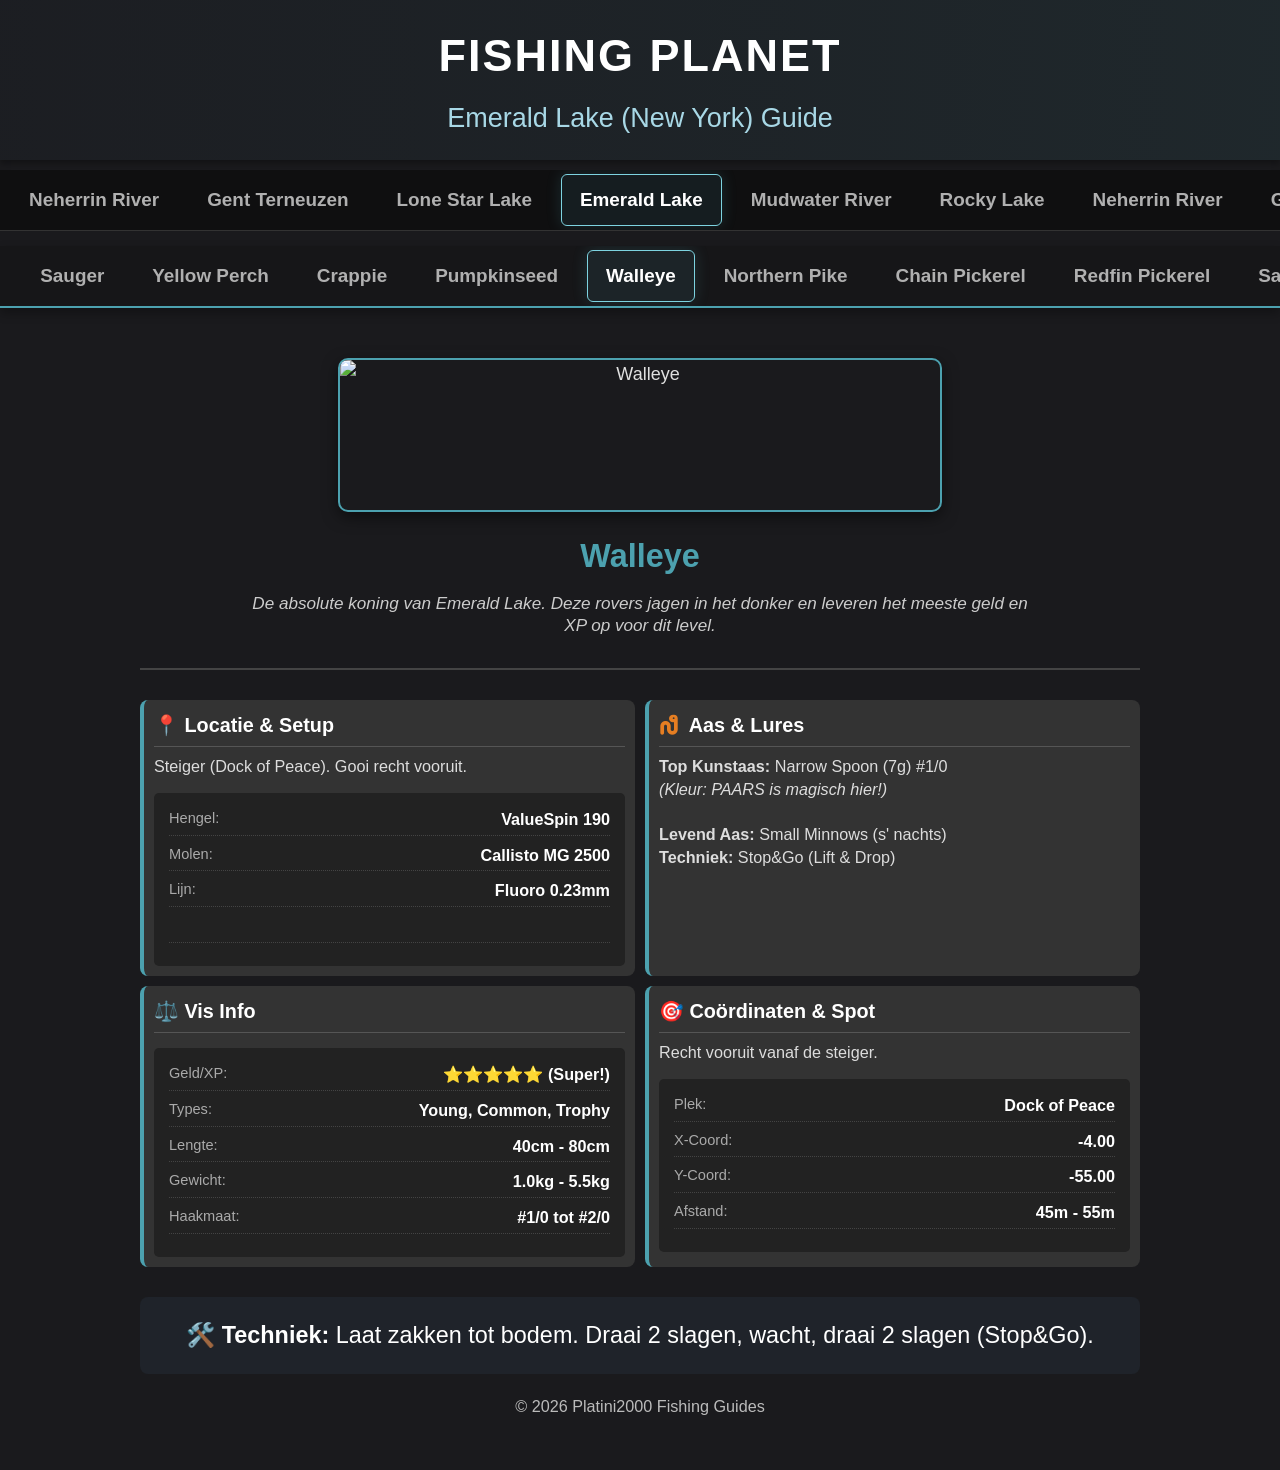
==== Emerald Lake/index.html @ 0d54fba6 "Add files via upload" ====
<!DOCTYPE html>
<html lang="nl">
<head>
    <meta charset="UTF-8">
    <meta name="viewport" content="width=device-width, initial-scale=1.0">
    <title>Platini2000 - Emerald Lake Guide</title>
    <link rel="stylesheet" href="https://cdnjs.cloudflare.com/ajax/libs/font-awesome/6.4.2/css/all.min.css">
    <!-- Verwijzing naar CSS één map hoger -->
    <link rel="stylesheet" href="../style.css?v=5">
</head>
<body>

    <header>
        <h1>FISHING PLANET</h1>
        <h2>Emerald Lake (New York) Guide</h2>
    </header>

    <!-- 1. DE MAP BALK (BOVEN) -->
    <nav id="location-nav" class="scroll-nav top-nav">
        <a href="../index.html">Lone Star Lake</a>
        <a href="index.html" class="active">Emerald Lake</a>
        <a href="../Mudwater River/index.html">Mudwater River</a>
        <a href="../Rocky Lake/index.html">Rocky Lake</a>
        <a href="../Neherrin River/index.html">Neherrin River</a>
        <a href="../Gent Terneuzen/index.html">Gent Terneuzen</a>
    </nav>

    <!-- 2. DE VIS BALK (ONDER) - Wordt gevuld door Javascript -->
    <nav id="fish-nav" class="scroll-nav bottom-nav">
        <!-- Javascript vult dit automatisch -->
    </nav>

    <div class="container">

        <!-- --- VIS INFO SCHERMEN --- -->
        <div id="fish-details">
            
            <!-- 1. WALLEYE -->
            <div id="walleye" class="fish-card">
                <div class="top-section">
                    <img src="walleye.jpg" alt="Walleye" class="fish-img-uniform">
                    <div class="header-info">
                        <h3 class="fish-title">Walleye</h3>
                        <p class="fish-bio">
                            De absolute koning van Emerald Lake. Deze rovers jagen in het donker en leveren het meeste geld en XP op voor dit level.
                        </p>
                    </div>
                </div>
                <div class="info-grid">
                    <div class="detail-block">
                        <h4>📍 Locatie & Setup</h4>
                        <div class="detail-text">
                            Steiger (Dock of Peace). Gooi recht vooruit.
                            <div class="gear-list">
                                <div class="gear-row"><span class="gear-label">Hengel:</span> <span class="gear-val">ValueSpin 190</span></div>
                                <div class="gear-row"><span class="gear-label">Molen:</span> <span class="gear-val">Callisto MG 2500</span></div>
                                <div class="gear-row"><span class="gear-label">Lijn:</span> <span class="gear-val">Fluoro 0.23mm</span></div>
                                <div class="gear-row"><span class="gear-label">&nbsp;</span> <span class="gear-val">&nbsp;</span></div>
                            </div>
                        </div>
                    </div>
                    <div class="detail-block">
                        <h4><i class="fa-solid fa-worm" style="color: #e67e22; margin-right: 5px;"></i> Aas & Lures</h4>
                        <div class="detail-text">
                            <strong>Top Kunstaas:</strong> Narrow Spoon (7g) #1/0<br>
                            <em>(Kleur: PAARS is magisch hier!)</em><br><br>
                            <strong>Levend Aas:</strong> Small Minnows (s' nachts)<br>
                            <strong>Techniek:</strong> Stop&Go (Lift & Drop)
                        </div>
                    </div>
                    <div class="detail-block">
                        <h4>⚖️ Vis Info</h4>
                        <div class="detail-text">
                            <div class="gear-list">
                                <div class="gear-row"><span class="gear-label">Geld/XP:</span> <span class="gear-val">⭐⭐⭐⭐⭐ (Super!)</span></div>
                                <div class="gear-row"><span class="gear-label">Types:</span> <span class="gear-val">Young, Common, Trophy</span></div>
                                <div class="gear-row"><span class="gear-label">Lengte:</span> <span class="gear-val">40cm - 80cm</span></div>
                                <div class="gear-row"><span class="gear-label">Gewicht:</span> <span class="gear-val">1.0kg - 5.5kg</span></div>
                                <div class="gear-row"><span class="gear-label">Haakmaat:</span> <span class="gear-val">#1/0 tot #2/0</span></div>
                            </div>
                        </div>
                    </div>
                    <div class="detail-block">
                        <h4>🎯 Coördinaten & Spot</h4>
                        <div class="detail-text">
                            Recht vooruit vanaf de steiger.
                            <div class="gear-list">
                                <div class="gear-row"><span class="gear-label">Plek:</span> <span class="gear-val">Dock of Peace</span></div>
                                <div class="gear-row"><span class="gear-label">X-Coord:</span> <span class="gear-val">-4.00</span></div>
                                <div class="gear-row"><span class="gear-label">Y-Coord:</span> <span class="gear-val">-55.00</span></div>
                                <div class="gear-row"><span class="gear-label">Afstand:</span> <span class="gear-val">45m - 55m</span></div>
                            </div>
                        </div>
                    </div>
                </div>
                <div class="technique-box">
                    <strong>🛠️ Techniek:</strong> Laat zakken tot bodem. Draai 2 slagen, wacht, draai 2 slagen (Stop&Go).
                </div>
            </div>

            <!-- 2. PIKE -->
            <div id="pike" class="fish-card">
                <div class="top-section">
                    <img src="pike.jpg" alt="Northern Pike" class="fish-img-uniform">
                    <div class="header-info">
                        <h3 class="fish-title">Northern Pike</h3>
                        <p class="fish-bio">
                            Grote, agressieve roofvis. Ze liggen in een hinderlaag bij rietkragen. Gebruik absoluut een Titanium Leader!
                        </p>
                    </div>
                </div>
                <div class="info-grid">
                    <div class="detail-block">
                        <h4>📍 Locatie & Setup</h4>
                        <div class="detail-text">
                            Links van de steiger, richting de leliebladen.
                            <div class="gear-list">
                                <div class="gear-row"><span class="gear-label">Hengel:</span> <span class="gear-val">OmniFloat 450</span></div>
                                <div class="gear-row"><span class="gear-label">Molen:</span> <span class="gear-val">Callisto MG 2500</span></div>
                                <div class="gear-row"><span class="gear-label">Leader:</span> <span class="gear-val">Titanium (Verplicht)</span></div>
                                <div class="gear-row"><span class="gear-label">&nbsp;</span> <span class="gear-val">&nbsp;</span></div>
                            </div>
                        </div>
                    </div>
                    <div class="detail-block">
                        <h4><i class="fa-solid fa-worm" style="color: #e67e22; margin-right: 5px;"></i> Aas & Lures</h4>
                        <div class="detail-text">
                            <strong>Top Aas:</strong> Shiners & Small Minnows<br>
                            <strong>Kunstaas:</strong> Casting Spoons (Goud/Rood)<br>
                            <strong>Crankbaits:</strong> Ondiep lopend (1m)<br>
                            <strong>Techniek:</strong> Dobbervissen
                        </div>
                    </div>
                    <div class="detail-block">
                        <h4>⚖️ Vis Info</h4>
                        <div class="detail-text">
                            <div class="gear-list">
                                <div class="gear-row"><span class="gear-label">Geld/XP:</span> <span class="gear-val">⭐⭐⭐⭐ (Goed)</span></div>
                                <div class="gear-row"><span class="gear-label">Types:</span> <span class="gear-val">Common, Trophy</span></div>
                                <div class="gear-row"><span class="gear-label">Lengte:</span> <span class="gear-val">50cm - 110cm</span></div>
                                <div class="gear-row"><span class="gear-label">Gewicht:</span> <span class="gear-val">1.5kg - 12.0kg</span></div>
                                <div class="gear-row"><span class="gear-label">Haakmaat:</span> <span class="gear-val">#2/0 tot #3/0</span></div>
                            </div>
                        </div>
                    </div>
                    <div class="detail-block">
                        <h4>🎯 Coördinaten & Spot</h4>
                        <div class="detail-text">
                            De opening in de leliebladen links.
                            <div class="gear-list">
                                <div class="gear-row"><span class="gear-label">Plek:</span> <span class="gear-val">Dock of Peace</span></div>
                                <div class="gear-row"><span class="gear-label">X-Coord:</span> <span class="gear-val">-55.00</span></div>
                                <div class="gear-row"><span class="gear-label">Y-Coord:</span> <span class="gear-val">10.00</span></div>
                                <div class="gear-row"><span class="gear-label">Target:</span> <span class="gear-val">Lelievelden</span></div>
                            </div>
                        </div>
                    </div>
                </div>
                <div class="technique-box">
                    <strong>🛠️ Techniek:</strong> Dobbervissen met Shiners werkt hier het beste voor Trophy's.
                </div>
            </div>

            <!-- 3. CHAIN PICKEREL -->
            <div id="chainpickerel" class="fish-card">
                <div class="top-section">
                    <img src="chainpickerel.jpg" alt="Chain Pickerel" class="fish-img-uniform">
                    <div class="header-info">
                        <h3 class="fish-title">Chain Pickerel</h3>
                        <p class="fish-bio">
                            Lijkt op de snoek maar heeft een ketting-patroon. Zeer agressief in ondiep water.
                        </p>
                    </div>
                </div>
                <div class="info-grid">
                    <div class="detail-block">
                        <h4>📍 Locatie & Setup</h4>
                        <div class="detail-text">
                            Langs de oevers vol met riet, vooral rechts.
                            <div class="gear-list">
                                <div class="gear-row"><span class="gear-label">Hengel:</span> <span class="gear-val">ValueSpin 190</span></div>
                                <div class="gear-row"><span class="gear-label">Molen:</span> <span class="gear-val">Callisto MG 2000</span></div>
                                <div class="gear-row"><span class="gear-label">Leader:</span> <span class="gear-val">Titanium 0.14</span></div>
                                <div class="gear-row"><span class="gear-label">&nbsp;</span> <span class="gear-val">&nbsp;</span></div>
                            </div>
                        </div>
                    </div>
                    <div class="detail-block">
                        <h4><i class="fa-solid fa-worm" style="color: #e67e22; margin-right: 5px;"></i> Aas & Lures</h4>
                        <div class="detail-text">
                            <strong>Kunstaas:</strong> Nano Spoons (6g)<br>
                            <strong>Levend Aas:</strong> Small Minnows<br>
                            <strong>Tip:</strong> Snel binnenhalen<br>
                            <strong>Techniek:</strong> Twitching
                        </div>
                    </div>
                    <div class="detail-block">
                        <h4>⚖️ Vis Info</h4>
                        <div class="detail-text">
                            <div class="gear-list">
                                <div class="gear-row"><span class="gear-label">Geld/XP:</span> <span class="gear-val">⭐⭐⭐ (Prima)</span></div>
                                <div class="gear-row"><span class="gear-label">Types:</span> <span class="gear-val">Common & Trophy</span></div>
                                <div class="gear-row"><span class="gear-label">Lengte:</span> <span class="gear-val">30cm - 60cm</span></div>
                                <div class="gear-row"><span class="gear-label">Gewicht:</span> <span class="gear-val">0.5kg - 2.5kg</span></div>
                                <div class="gear-row"><span class="gear-label">Haakmaat:</span> <span class="gear-val">#1 tot #1/0</span></div>
                            </div>
                        </div>
                    </div>
                    <div class="detail-block">
                        <h4>🎯 Coördinaten & Spot</h4>
                        <div class="detail-text">
                            Gooi parallel aan het riet rechts.
                            <div class="gear-list">
                                <div class="gear-row"><span class="gear-label">Plek:</span> <span class="gear-val">Dock of Peace</span></div>
                                <div class="gear-row"><span class="gear-label">X-Coord:</span> <span class="gear-val">55.00</span></div>
                                <div class="gear-row"><span class="gear-label">Y-Coord:</span> <span class="gear-val">-15.00</span></div>
                                <div class="gear-row"><span class="gear-label">Afstand:</span> <span class="gear-val">15m - 20m</span></div>
                            </div>
                        </div>
                    </div>
                </div>
                <div class="technique-box">
                    <strong>🛠️ Techniek:</strong> Snel binnenhalen (Twitching).
                </div>
            </div>

            <!-- 4. REDFIN PICKEREL -->
            <div id="redfin" class="fish-card">
                <div class="top-section">
                    <img src="redfin.jpg" alt="Redfin Pickerel" class="fish-img-uniform">
                    <div class="header-info">
                        <h3 class="fish-title">Redfin Pickerel</h3>
                        <p class="fish-bio">
                            De kleinste van de snoek-familie hier. Herkenbaar aan de rode vinnen. Vaak te vinden in zeer ondiep, begroeid water.
                        </p>
                    </div>
                </div>
                <div class="info-grid">
                    <div class="detail-block">
                        <h4>📍 Locatie & Setup</h4>
                        <div class="detail-text">
                            Dicht tegen de kant aan, tussen de planten.
                            <div class="gear-list">
                                <div class="gear-row"><span class="gear-label">Hengel:</span> <span class="gear-val">ValueSpin 190</span></div>
                                <div class="gear-row"><span class="gear-label">Molen:</span> <span class="gear-val">MiniSpin 1200</span></div>
                                <div class="gear-row"><span class="gear-label">Lijn:</span> <span class="gear-val">Fluoro (Dun)</span></div>
                                <div class="gear-row"><span class="gear-label">&nbsp;</span> <span class="gear-val">&nbsp;</span></div>
                            </div>
                        </div>
                    </div>
                    <div class="detail-block">
                        <h4><i class="fa-solid fa-worm" style="color: #e67e22; margin-right: 5px;"></i> Aas & Lures</h4>
                        <div class="detail-text">
                            <strong>Kunstaas:</strong> Nano Spoons (4g-6g)<br>
                            <strong>Levend Aas:</strong> Small Minnows<br>
                            <strong>Kleur:</strong> Goud of Zilver<br>
                            <strong>Techniek:</strong> Stop&Go
                        </div>
                    </div>
                    <div class="detail-block">
                        <h4>⚖️ Vis Info</h4>
                        <div class="detail-text">
                            <div class="gear-list">
                                <div class="gear-row"><span class="gear-label">Geld/XP:</span> <span class="gear-val">⭐⭐ (Gemiddeld)</span></div>
                                <div class="gear-row"><span class="gear-label">Types:</span> <span class="gear-val">Common & Trophy</span></div>
                                <div class="gear-row"><span class="gear-label">Lengte:</span> <span class="gear-val">15cm - 30cm</span></div>
                                <div class="gear-row"><span class="gear-label">Gewicht:</span> <span class="gear-val">0.1kg - 0.4kg</span></div>
                                <div class="gear-row"><span class="gear-label">Haakmaat:</span> <span class="gear-val">#2 tot #1</span></div>
                            </div>
                        </div>
                    </div>
                    <div class="detail-block">
                        <h4>🎯 Coördinaten & Spot</h4>
                        <div class="detail-text">
                            Langs de kanten bij de lelies (Links).
                            <div class="gear-list">
                                <div class="gear-row"><span class="gear-label">Plek:</span> <span class="gear-val">Dock of Peace</span></div>
                                <div class="gear-row"><span class="gear-label">X-Coord:</span> <span class="gear-val">-35.00</span></div>
                                <div class="gear-row"><span class="gear-label">Y-Coord:</span> <span class="gear-val">5.00</span></div>
                                <div class="gear-row"><span class="gear-label">Afstand:</span> <span class="gear-val">10m - 15m</span></div>
                            </div>
                        </div>
                    </div>
                </div>
                <div class="technique-box">
                    <strong>🛠️ Techniek:</strong> Stop&Go met kleine spoons.
                </div>
            </div>

            <!-- 5. SAUGER -->
            <div id="sauger" class="fish-card">
                <div class="top-section">
                    <img src="sauger.jpg" alt="Sauger" class="fish-img-uniform">
                    <div class="header-info">
                        <h3 class="fish-title">Sauger</h3>
                        <p class="fish-bio">
                            Lijkt sprekend op de Snoekbaars (Walleye), maar is donkerder en gevlekt. Leeft op dezelfde diepe plekken.
                        </p>
                    </div>
                </div>
                <div class="info-grid">
                    <div class="detail-block">
                        <h4>📍 Locatie & Setup</h4>
                        <div class="detail-text">
                            Diepe gaten, ver uit de kant. Bijvangst Walleye.
                            <div class="gear-list">
                                <div class="gear-row"><span class="gear-label">Hengel:</span> <span class="gear-val">ValueSpin 190</span></div>
                                <div class="gear-row"><span class="gear-label">Molen:</span> <span class="gear-val">Callisto MG 2500</span></div>
                                <div class="gear-row"><span class="gear-label">Lijn:</span> <span class="gear-val">Fluoro</span></div>
                                <div class="gear-row"><span class="gear-label">&nbsp;</span> <span class="gear-val">&nbsp;</span></div>
                            </div>
                        </div>
                    </div>
                    <div class="detail-block">
                        <h4><i class="fa-solid fa-worm" style="color: #e67e22; margin-right: 5px;"></i> Aas & Lures</h4>
                        <div class="detail-text">
                            <strong>Top Kunstaas:</strong> Narrow Spoon (Paars)<br>
                            <strong>Softbaits:</strong> Shads op een Jighead<br>
                            <strong>Levend Aas:</strong> Small Minnows<br>
                            <strong>Techniek:</strong> Jiggen
                        </div>
                    </div>
                    <div class="detail-block">
                        <h4>⚖️ Vis Info</h4>
                        <div class="detail-text">
                            <div class="gear-list">
                                <div class="gear-row"><span class="gear-label">Geld/XP:</span> <span class="gear-val">⭐⭐⭐⭐ (Hoog)</span></div>
                                <div class="gear-row"><span class="gear-label">Types:</span> <span class="gear-val">Young & Common</span></div>
                                <div class="gear-row"><span class="gear-label">Lengte:</span> <span class="gear-val">25cm - 45cm</span></div>
                                <div class="gear-row"><span class="gear-label">Gewicht:</span> <span class="gear-val">0.3kg - 1.5kg</span></div>
                                <div class="gear-row"><span class="gear-label">Haakmaat:</span> <span class="gear-val">#2 tot #1/0</span></div>
                            </div>
                        </div>
                    </div>
                    <div class="detail-block">
                        <h4>🎯 Coördinaten & Spot</h4>
                        <div class="detail-text">
                            Werp zo ver mogelijk recht vooruit.
                            <div class="gear-list">
                                <div class="gear-row"><span class="gear-label">Plek:</span> <span class="gear-val">Dock of Peace</span></div>
                                <div class="gear-row"><span class="gear-label">X-Coord:</span> <span class="gear-val">0.00</span></div>
                                <div class="gear-row"><span class="gear-label">Y-Coord:</span> <span class="gear-val">-62.00</span></div>
                                <div class="gear-row"><span class="gear-label">Afstand:</span> <span class="gear-val">40m+</span></div>
                            </div>
                        </div>
                    </div>
                </div>
                <div class="technique-box">
                    <strong>🛠️ Techniek:</strong> Jiggen over de bodem (Lift & Drop).
                </div>
            </div>

            <!-- 6. YELLOW PERCH -->
            <div id="perch" class="fish-card">
                <div class="top-section">
                    <img src="perch.jpg" alt="Yellow Perch" class="fish-img-uniform">
                    <div class="header-info">
                        <h3 class="fish-title">Yellow Perch</h3>
                        <p class="fish-bio">
                            Een prachtige geel/oranje baars met zwarte strepen. Ze leven in scholen. Als je er één vangt, zitten er meer!
                        </p>
                    </div>
                </div>
                <div class="info-grid">
                    <div class="detail-block">
                        <h4>📍 Locatie & Setup</h4>
                        <div class="detail-text">
                            Vlakbij de steiger, of iets dieper.
                            <div class="gear-list">
                                <div class="gear-row"><span class="gear-label">Hengel:</span> <span class="gear-val">TeleFloat 450</span></div>
                                <div class="gear-row"><span class="gear-label">Molen:</span> <span class="gear-val">MiniSpin 800</span></div>
                                <div class="gear-row"><span class="gear-label">Haak:</span> <span class="gear-val">#8 tot #4</span></div>
                                <div class="gear-row"><span class="gear-label">&nbsp;</span> <span class="gear-val">&nbsp;</span></div>
                            </div>
                        </div>
                    </div>
                    <div class="detail-block">
                        <h4><i class="fa-solid fa-worm" style="color: #e67e22; margin-right: 5px;"></i> Aas & Lures</h4>
                        <div class="detail-text">
                            <strong>Top Aas:</strong> Red Worms, Bloodworms<br>
                            <strong>Kunstaas:</strong> Kleine Spinners (4g)<br>
                            <strong>Patroon:</strong> Rood/Zwart<br>
                            <strong>Techniek:</strong> Dobber of Spin
                        </div>
                    </div>
                    <div class="detail-block">
                        <h4>⚖️ Vis Info</h4>
                        <div class="detail-text">
                            <div class="gear-list">
                                <div class="gear-row"><span class="gear-label">Geld/XP:</span> <span class="gear-val">⭐⭐⭐ (Goed)</span></div>
                                <div class="gear-row"><span class="gear-label">Types:</span> <span class="gear-val">Common & Unique</span></div>
                                <div class="gear-row"><span class="gear-label">Lengte:</span> <span class="gear-val">15cm - 35cm</span></div>
                                <div class="gear-row"><span class="gear-label">Gewicht:</span> <span class="gear-val">0.1kg - 0.7kg</span></div>
                                <div class="gear-row"><span class="gear-label">Haakmaat:</span> <span class="gear-val">#8 tot #4</span></div>
                            </div>
                        </div>
                    </div>
                    <div class="detail-block">
                        <h4>🎯 Coördinaten & Spot</h4>
                        <div class="detail-text">
                            Probeer vlak naast de steigerpalen.
                            <div class="gear-list">
                                <div class="gear-row"><span class="gear-label">Plek:</span> <span class="gear-val">Dock of Peace</span></div>
                                <div class="gear-row"><span class="gear-label">X-Coord:</span> <span class="gear-val">-5.00</span></div>
                                <div class="gear-row"><span class="gear-label">Y-Coord:</span> <span class="gear-val">-10.00</span></div>
                                <div class="gear-row"><span class="gear-label">Afstand:</span> <span class="gear-val">5m - 15m</span></div>
                            </div>
                        </div>
                    </div>
                </div>
                <div class="technique-box">
                    <strong>🛠️ Techniek:</strong> Dobbervissen of langzaam spinnen.
                </div>
            </div>

            <!-- 7. CRAPPIE -->
            <div id="crappie" class="fish-card">
                <div class="top-section">
                    <img src="crappie_emerald.jpg" alt="Crappie" class="fish-img-uniform">
                    <div class="header-info">
                        <h3 class="fish-title">Black & White Crappie</h3>
                        <p class="fish-bio">
                            In Emerald Lake vind je zowel de Black als White Crappie. Ze houden van structuren (steigerpalen, riet). Hebben een zachte bek.
                        </p>
                    </div>
                </div>
                <div class="info-grid">
                    <div class="detail-block">
                        <h4>📍 Locatie & Setup</h4>
                        <div class="detail-text">
                            Direct onder de steiger of bij de rietkraag.
                            <div class="gear-list">
                                <div class="gear-row"><span class="gear-label">Hengel:</span> <span class="gear-val">TeleFloat 450</span></div>
                                <div class="gear-row"><span class="gear-label">Molen:</span> <span class="gear-val">MiniSpin 800</span></div>
                                <div class="gear-row"><span class="gear-label">Dobber:</span> <span class="gear-val">Chubby</span></div>
                                <div class="gear-row"><span class="gear-label">&nbsp;</span> <span class="gear-val">&nbsp;</span></div>
                            </div>
                        </div>
                    </div>
                    <div class="detail-block">
                        <h4><i class="fa-solid fa-worm" style="color: #e67e22; margin-right: 5px;"></i> Aas & Lures</h4>
                        <div class="detail-text">
                            <strong>Top Aas:</strong> Marshmallows, Wax Worms<br>
                            <strong>Kunstaas:</strong> Tube Jigs (Wit/Roze)<br>
                            <strong>Haakmaat:</strong> #8 - #6<br>
                            <strong>Techniek:</strong> Dobbervissen
                        </div>
                    </div>
                    <div class="detail-block">
                        <h4>⚖️ Vis Info</h4>
                        <div class="detail-text">
                            <div class="gear-list">
                                <div class="gear-row"><span class="gear-label">Geld/XP:</span> <span class="gear-val">⭐⭐ (Redelijk)</span></div>
                                <div class="gear-row"><span class="gear-label">Types:</span> <span class="gear-val">Common & Trophy</span></div>
                                <div class="gear-row"><span class="gear-label">Lengte:</span> <span class="gear-val">20cm - 35cm</span></div>
                                <div class="gear-row"><span class="gear-label">Gewicht:</span> <span class="gear-val">0.2kg - 0.9kg</span></div>
                                <div class="gear-row"><span class="gear-label">Haakmaat:</span> <span class="gear-val">#6 tot #4</span></div>
                            </div>
                        </div>
                    </div>
                    <div class="detail-block">
                        <h4>🎯 Coördinaten & Spot</h4>
                        <div class="detail-text">
                            Gooi niet te ver, ze zitten dichtbij.
                            <div class="gear-list">
                                <div class="gear-row"><span class="gear-label">Plek:</span> <span class="gear-val">Dock of Peace</span></div>
                                <div class="gear-row"><span class="gear-label">X-Coord:</span> <span class="gear-val">10.00</span></div>
                                <div class="gear-row"><span class="gear-label">Y-Coord:</span> <span class="gear-val">-5.00</span></div>
                                <div class="gear-row"><span class="gear-label">Afstand:</span> <span class="gear-val">5m - 12m</span></div>
                            </div>
                        </div>
                    </div>
                </div>
                <div class="technique-box">
                    <strong>🛠️ Techniek:</strong> Dobbervissen. Bij beweging direct slaan (R-Klik).
                </div>
            </div>

            <!-- 8. PUMPKINSEED & BLUEGILL -->
            <div id="pumpkinseed" class="fish-card">
                <div class="top-section">
                    <img src="pumpkinseed.jpg" alt="Pumpkinseed" class="fish-img-uniform">
                    <div class="header-info">
                        <h3 class="fish-title">Pumpkinseed & Bluegill</h3>
                        <p class="fish-bio">
                            De welbekende 'Panfish'. Kleurrijke, kleine zonnebaarzen die zeer makkelijk te vangen zijn. Ideaal om de tijd te doden.
                        </p>
                    </div>
                </div>
                <div class="info-grid">
                    <div class="detail-block">
                        <h4>📍 Locatie & Setup</h4>
                        <div class="detail-text">
                            Overal langs de oever en rond de steiger.
                            <div class="gear-list">
                                <div class="gear-row"><span class="gear-label">Hengel:</span> <span class="gear-val">TeleFloat 450</span></div>
                                <div class="gear-row"><span class="gear-label">Molen:</span> <span class="gear-val">MiniSpin 800</span></div>
                                <div class="gear-row"><span class="gear-label">Haak:</span> <span class="gear-val">Micro (#10)</span></div>
                                <div class="gear-row"><span class="gear-label">&nbsp;</span> <span class="gear-val">&nbsp;</span></div>
                            </div>
                        </div>
                    </div>
                    <div class="detail-block">
                        <h4><i class="fa-solid fa-worm" style="color: #e67e22; margin-right: 5px;"></i> Aas & Lures</h4>
                        <div class="detail-text">
                            <strong>Top Aas:</strong> Bread (Brood), Doughballs<br>
                            <strong>Alternatief:</strong> Semolina, Worms<br>
                            <strong>Tip:</strong> Goedkoop aas werkt prima<br>
                            <strong>Techniek:</strong> Dobbervissen
                        </div>
                    </div>
                    <div class="detail-block">
                        <h4>⚖️ Vis Info</h4>
                        <div class="detail-text">
                            <div class="gear-list">
                                <div class="gear-row"><span class="gear-label">Geld/XP:</span> <span class="gear-val">⭐⭐ (Laag)</span></div>
                                <div class="gear-row"><span class="gear-label">Types:</span> <span class="gear-val">Common & Unique</span></div>
                                <div class="gear-row"><span class="gear-label">Lengte:</span> <span class="gear-val">10cm - 20cm</span></div>
                                <div class="gear-row"><span class="gear-label">Gewicht:</span> <span class="gear-val">0.1kg - 0.4kg</span></div>
                                <div class="gear-row"><span class="gear-label">Haakmaat:</span> <span class="gear-val">#10 tot #6</span></div>
                            </div>
                        </div>
                    </div>
                    <div class="detail-block">
                        <h4>🎯 Coördinaten & Spot</h4>
                        <div class="detail-text">
                            Gooi vlak langs de kant.
                            <div class="gear-list">
                                <div class="gear-row"><span class="gear-label">Plek:</span> <span class="gear-val">Dock of Peace</span></div>
                                <div class="gear-row"><span class="gear-label">X-Coord:</span> <span class="gear-val">-2.00</span></div>
                                <div class="gear-row"><span class="gear-label">Y-Coord:</span> <span class="gear-val">-8.00</span></div>
                                <div class="gear-row"><span class="gear-label">Afstand:</span> <span class="gear-val">3m - 8m</span></div>
                            </div>
                        </div>
                    </div>
                </div>
                <div class="technique-box">
                    <strong>🛠️ Techniek:</strong> Dobbervissen. Veel gooien, veel vangen.
                </div>
            </div>

        </div> <!-- Einde Fish Details -->
    </div>

    <footer>
        &copy; 2026 Platini2000 Fishing Guides
    </footer>

    <!-- Verwijzing naar Script één map hoger -->
    <script src="../script.js"></script>
</body>
</html>
---- style.css ----
/* --- BASIS STIJL --- */
body {
    background-color: #1a1a1d;
    color: #e0e0e0;
    font-family: 'Segoe UI', Tahoma, Geneva, Verdana, sans-serif;
    margin: 0;
    padding: 0;
    font-size: 18px;
    line-height: 1.6;
}

header {
    background: linear-gradient(
        to right,
        rgba(44, 62, 80, 0.1),
        rgba(76, 161, 175, 0.1)
    );
    color: white;
    text-align: center;
    padding: 20px 0;
    box-shadow: 0 4px 6px rgba(0,0,0,0.3);
    /* Zorgt dat header niet krimpt in flexbox layout */
    flex-shrink: 0; 
}

header h1 { margin: 0; font-size: 2.5em; text-transform: uppercase; letter-spacing: 2px; }
header h2 { margin: 5px 0 0 0; font-weight: 300; color: #a8d8e6; }


/* --- NAVIGATIE BALKEN (ALGEMEEN) --- */
.scroll-nav {
    background-color: #0f0f10; /* Diepzwart */
    height: 60px;              /* Vaste hoogte */
    
    display: flex;
    align-items: center;
    flex-wrap: nowrap;
    overflow-x: auto; 
    -webkit-overflow-scrolling: touch;
    
    padding: 0 10px;
    scrollbar-width: none;     /* Firefox verberg scrollbar */
    -ms-overflow-style: none;  /* IE verberg scrollbar */
    
    /* Zorgt dat navs niet krimpen in flexbox layout */
    flex-shrink: 0;
}

/* Chrome/Safari verberg scrollbar */
.scroll-nav::-webkit-scrollbar { display: none; }

/* 1. TOP NAV (Locaties) */
.top-nav {
    position: sticky;
    top: 0;
    margin-top: 10px; 
    z-index: 1001;
    border-bottom: 1px solid #333;
}

/* 2. BOTTOM NAV (Vissen) */
.bottom-nav {
    position: sticky;
    top: 75px; 
    margin-top: 15px; 
    z-index: 1000;
    background-color: #161618;
    border-bottom: 2px solid #4ca1af;
    box-shadow: 0 5px 10px rgba(0,0,0,0.3);
}


/* --- KNOPPEN STIJL --- */
.scroll-nav a {
    color: #b0b0b0;
    text-decoration: none;
    margin: 0 5px;
    font-weight: 600;
    font-size: 1.05em;
    padding: 10px 18px;
    border-radius: 6px;
    transition: all 0.2s ease;
    white-space: nowrap; 
    flex-shrink: 0;
    border: 1px solid transparent;
}

.scroll-nav a:hover {
    background-color: transparent; 
    color: #fff; 
    border-color: transparent;
}

.scroll-nav a.active {
    background-color: rgba(76, 161, 175, 0.1); 
    color: #ffffff; 
    font-weight: bold;
    box-shadow: 0 0 15px rgba(76, 161, 175, 0.2); 
    border: 1px solid #7dd3e0;
}


/* --- CONTAINER --- */
.container {
    max-width: 1000px;
    margin: 30px auto;
    padding: 0 20px;
    min-height: 60vh;
}


/* --- VIS DETAILS (KAARTEN) --- */
.fish-card {
    display: none;
    animation: fadeIn 0.5s ease-in-out;
}

@keyframes fadeIn {
    from { opacity: 0; transform: translateY(10px); }
    to { opacity: 1; transform: translateY(0); }
}


.top-section {
    display: flex;
    flex-direction: column;
    align-items: center;
    text-align: center;
    margin-bottom: 30px;
    border-bottom: 2px solid #444;
    padding-bottom: 20px;
}

.fish-img-uniform {
    width: 100%;
    max-width: 600px;
    height: 150px; 
    object-fit: cover; 
    border-radius: 10px;
    border: 2px solid #4ca1af; 
    margin-bottom: 10px;     
    box-shadow: 0 5px 15px rgba(0,0,0,0.5);
    object-position: center 55%; 
    margin-top: 20px; 
    background-color: #1a1a1d; 
}

.header-info {
    max-width: 800px;
}

.fish-title {
    color: #4ca1af;
    font-size: 1.8em;         
    margin: 15px 0 5px 0; 
    line-height: 1.2;
}

.fish-bio {
    font-style: italic;
    color: #ccc;
    font-size: 0.95em;         
    margin-bottom: 10px;       
    line-height: 1.3;
}


/* GRID VOOR INFO BLOKKEN */
.info-grid {
    display: grid;
    grid-template-columns: 1fr;
    gap: 10px;                
}

@media(min-width: 700px) {
    .info-grid { grid-template-columns: 1fr 1fr; }
}

.detail-block {
    background-color: #333;
    padding: 10px;             
    border-radius: 8px;
    border-left: 4px solid #4ca1af;
    margin-bottom: 0;
}

.detail-block h4 {
    margin-top: 0;
    color: #fff;
    border-bottom: 1px solid #555;
    padding-bottom: 5px;       
    margin-bottom: 8px;        
    font-size: 1.1em;          
}

.detail-text {
    font-size: 0.9em;          
    color: #ddd;
    line-height: 1.4;
}

.gear-list {
    margin-top: 15px;
    background-color: #222;
    padding: 15px;
    border-radius: 5px;
}

.gear-row {
    display: flex;
    justify-content: space-between;
    margin-bottom: 8px;
    border-bottom: 1px dotted #444;
    padding-bottom: 4px;
}

.gear-label { color: #aaa; font-size: 0.9em; }
.gear-val { color: #fff; font-weight: bold; text-align: right;}

.technique-box {
    margin-top: 30px;
    background-color: rgba(44, 62, 80, 0.25); 
    color: white;
    padding: 20px;
    text-align: center;
    border-radius: 8px;
    font-size: 1.3em;
}

.action-tag {
    background-color: #4ca1af;
    padding: 3px 8px;
    border-radius: 4px;
    font-weight: bold;
    font-size: 0.9em;
}

footer {
    text-align: center;
    padding: 30px;
    color: #bbb; /* Aangepast naar lichter grijs */
    font-size: 0.9em;
    margin-bottom: 20px; /* Iets ruimte onderaan */
    margin-top: -40px;
}

/* --- COMPACTE MOBIELE WEERGAVE & TOTAL LOCK (IPHONE FIX) --- */
@media (max-width: 768px) {
    
    /* 1. DE PAGINA MUURVAST ZETTEN */
    html {
        height: 100%;
        overflow: hidden; /* Geen scroll op html */
    }

    body {
        position: fixed;  /* Nagelt de body vast aan het scherm */
        width: 100%;
        height: 100%;
        overflow: hidden; /* Geen scroll op body */
        margin: 0;
        display: flex;    /* Flexbox layout */
        flex-direction: column;
        overscroll-behavior: none; /* Blokkeer bounce effect op body */
    }

    /* 2. NAVIGATIE & HEADER VASTZETTEN IN DE FLEX LAYOUT */
    /* Op mobiel hoeven ze niet 'sticky' te zijn, want de body scrollt toch niet */
    header, .top-nav, .bottom-nav {
        flex-shrink: 0; /* Mag niet krimpen */
        position: relative; /* Gewoon in de stroom */
        top: auto;
        margin-top: 0;
        z-index: 1002;
    }
    
    .top-nav {
        border-bottom: 1px solid #333;
        margin-top: 0;
    }
    
    .bottom-nav {
        margin-top: 0;
        border-bottom: 2px solid #4ca1af;
    }

    /* 3. DE CONTAINER: DIT IS HET ENIGE DAT BEWEEGT */
    .container {
        flex-grow: 1; /* Vult alle overgebleven ruimte */
        height: 100%; /* Dwingt hoogte af */
        overflow-y: auto; /* Hier mag gescrollt worden */
        -webkit-overflow-scrolling: touch; /* Momentum scroll */
        
        /* DIT IS BELANGRIJK TEGEN STUITEREN: */
        overscroll-behavior-y: none; /* Zorgt dat scrollen stopt bij de rand en niet de body laat stuiteren */
        
        /* Verberg scrollbalk */
        scrollbar-width: none; 
        -ms-overflow-style: none;
        
        width: 100%;
        padding: 10px 10px 80px 10px !important; /* Ruimte onderin */
        box-sizing: border-box;
    }

    /* Verberg scrollbalk (Webkit/Safari/Chrome) agressief */
    .container::-webkit-scrollbar {
        display: none;
        width: 0;
        height: 0;
        background: transparent;
    }
    
    /* --- Visuele aanpassingen voor mobiel --- */
    .fish-card {
        background-color: #262629;
        padding: 15px;             
        border-radius: 12px;
        box-shadow: 0 4px 15px rgba(0,0,0,0.5);
        border: 1px solid #444;
        margin-top: 25px; 
    }

    .fish-img-uniform {
        height: 160px !important; 
        margin-top: -35px !important; 
        margin-bottom: 5px !important;
    }

    .fish-title {
        font-size: 1.4em !important;
        margin: 5px 0 2px 0 !important;
    }

    .fish-bio {
        font-size: 0.85em !important;
        margin-bottom: 8px !important;
        line-height: 1.2 !important;
        display: -webkit-box;       
        -webkit-line-clamp: 3;      
        -webkit-box-orient: vertical;
        overflow: hidden;
    }

    .detail-block {
        padding: 6px 10px !important; 
        margin-bottom: 0 !important;
    }
    
    .info-grid {
        gap: 8px !important; 
    }

    .detail-block h4 {
        font-size: 1em !important;
        margin-bottom: 3px !important;
        padding-bottom: 3px !important;
    }

    .detail-text {
        font-size: 0.8em !important;
        line-height: 1.3 !important;
    }

    .gear-list {
        margin-top: 4px !important;
        padding: 5px !important;
    }

    .gear-row {
        margin-bottom: 1px !important;
        padding-bottom: 1px !important;
    }

    .technique-box {
        margin-top: 8px !important;
        padding: 8px !important;
        font-size: 0.9em !important;
    }
}
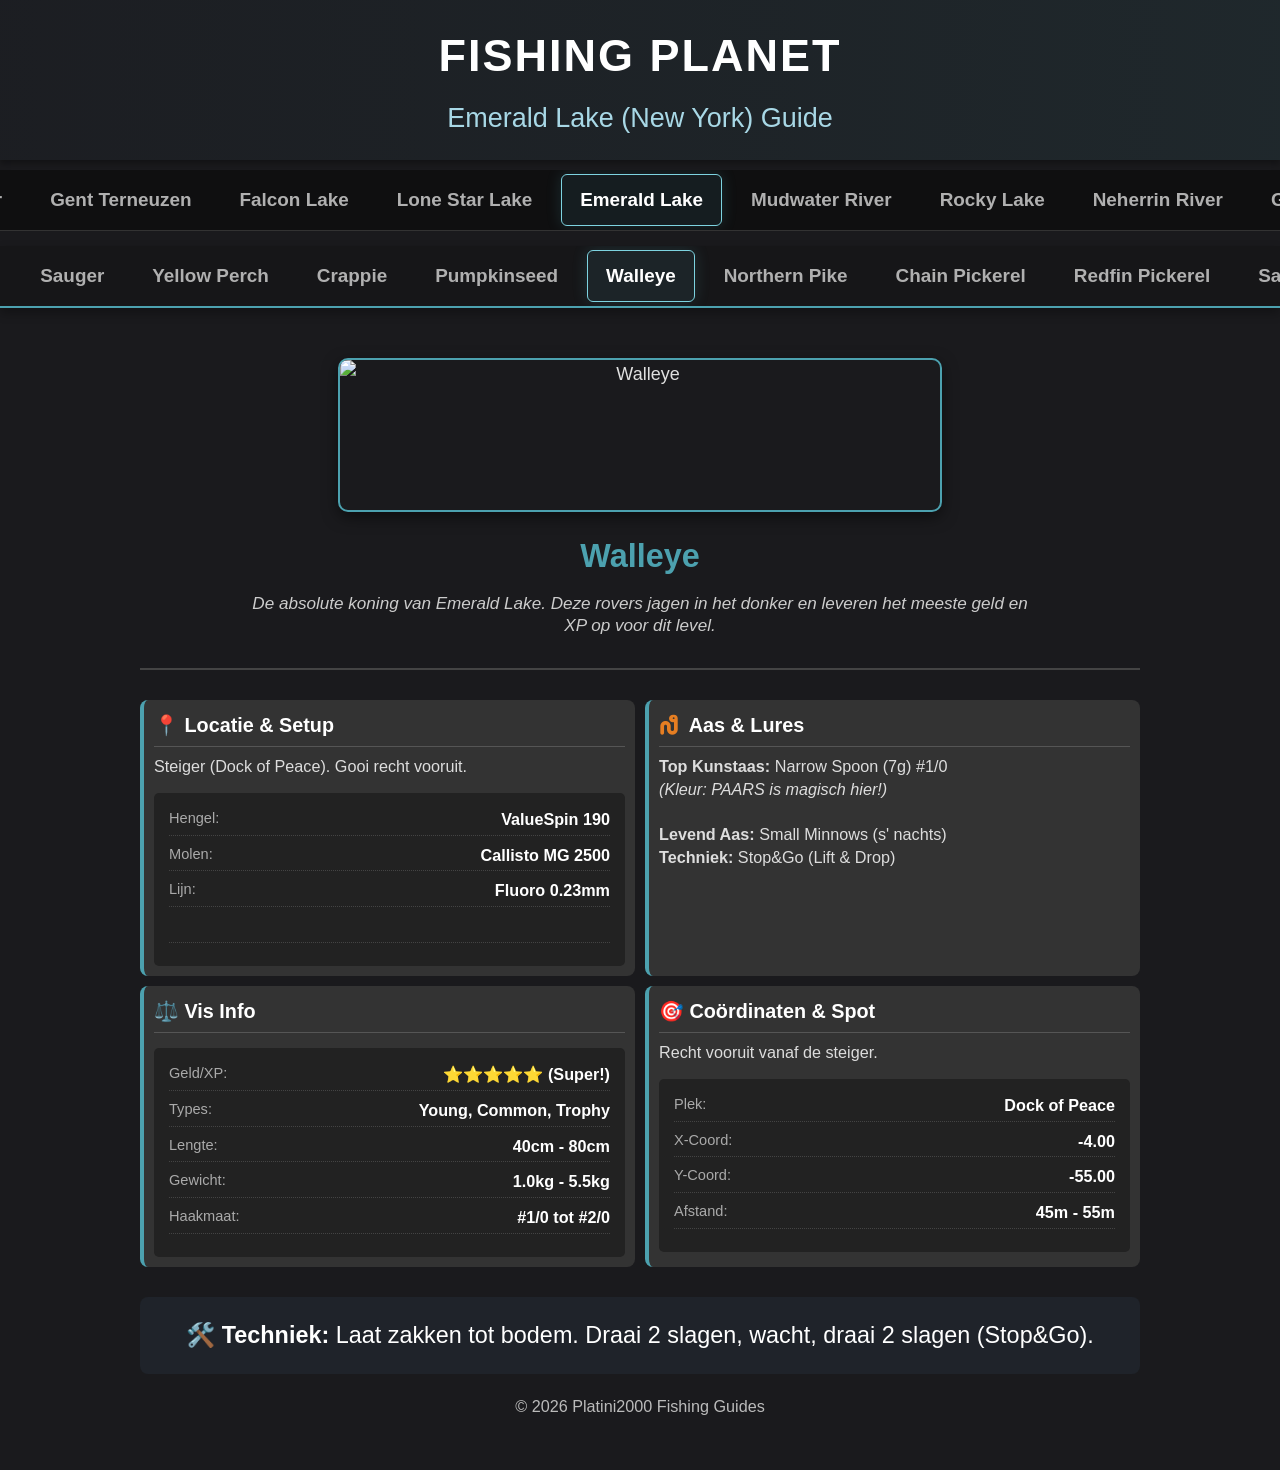
==== commit b7773c0b: "Add files via upload" ====
--- a/Emerald Lake/index.html
+++ b/Emerald Lake/index.html
@@ -6,7 +6,7 @@
     <title>Platini2000 - Emerald Lake Guide</title>
     <link rel="stylesheet" href="https://cdnjs.cloudflare.com/ajax/libs/font-awesome/6.4.2/css/all.min.css">
     <!-- Verwijzing naar CSS één map hoger -->
-    <link rel="stylesheet" href="../style.css?v=5">
+    <link rel="stylesheet" href="../style.css?v=3">
 </head>
 <body>
 
@@ -23,6 +23,7 @@
         <a href="../Rocky Lake/index.html">Rocky Lake</a>
         <a href="../Neherrin River/index.html">Neherrin River</a>
         <a href="../Gent Terneuzen/index.html">Gent Terneuzen</a>
+        <a href="../Falcon Lake/index.html">Falcon Lake</a>
     </nav>
 
     <!-- 2. DE VIS BALK (ONDER) - Wordt gevuld door Javascript -->
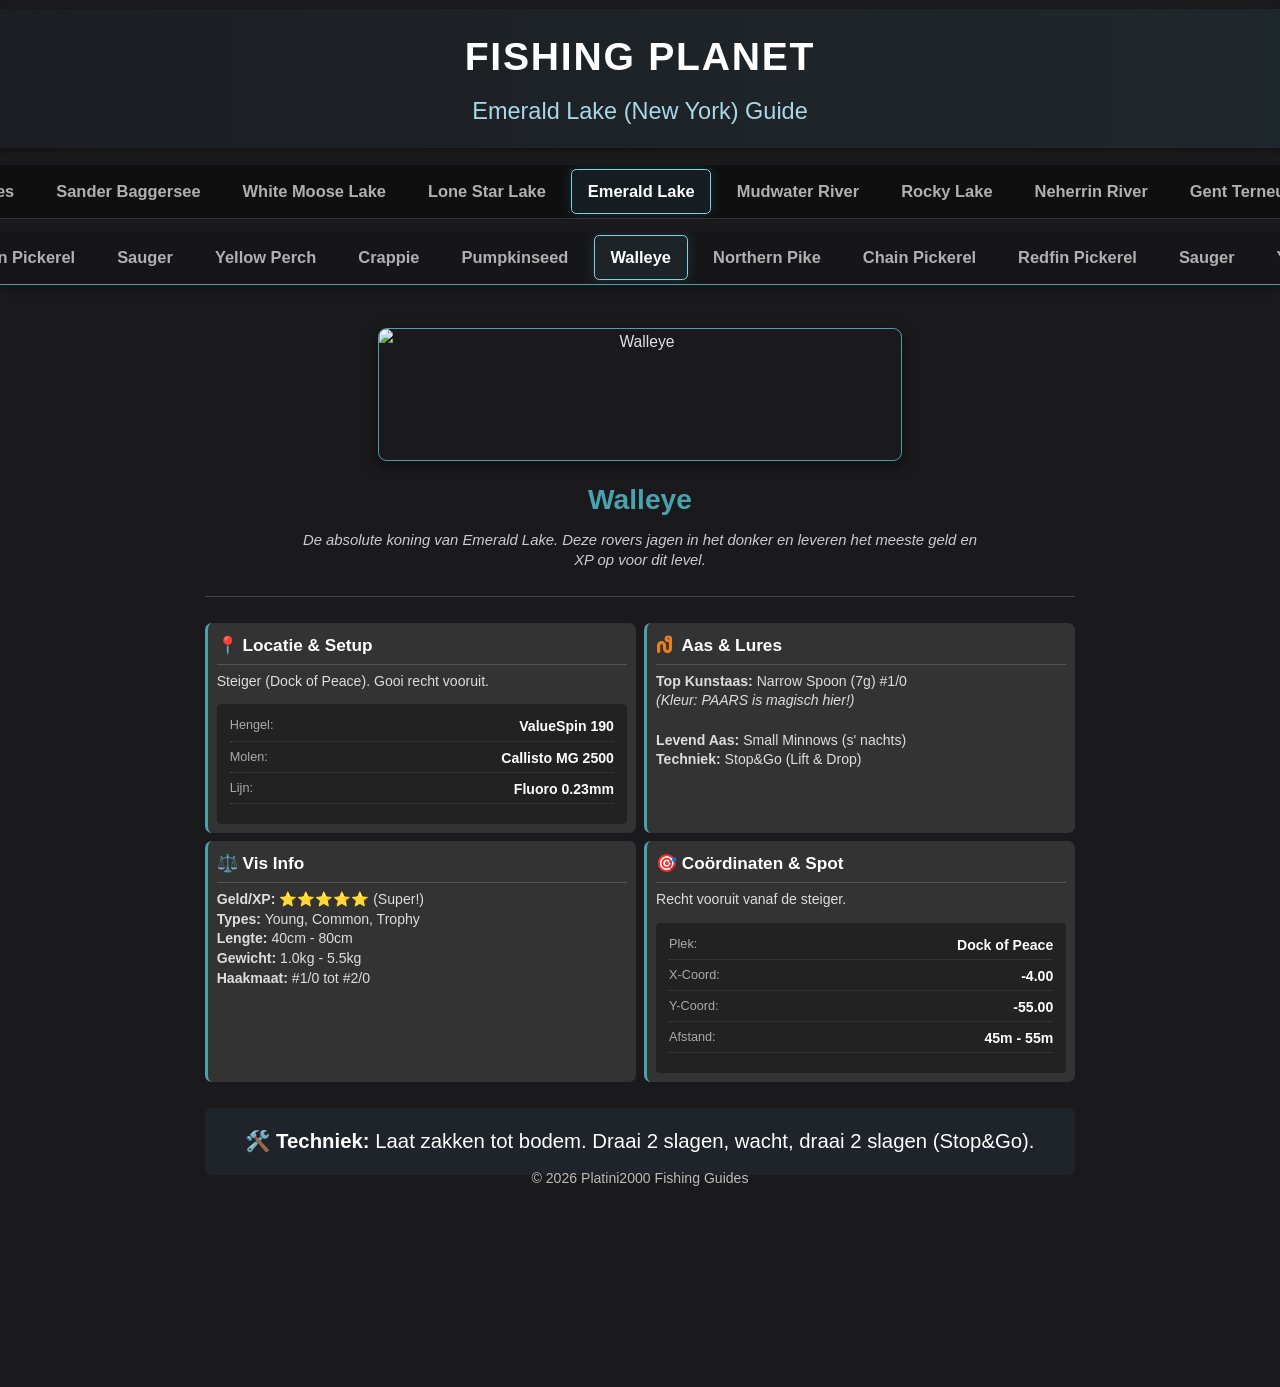
==== commit 1925adfe: "Add files via upload" ====
--- a/Emerald Lake/index.html
+++ b/Emerald Lake/index.html
@@ -23,8 +23,11 @@
         <a href="../Rocky Lake/index.html">Rocky Lake</a>
         <a href="../Neherrin River/index.html">Neherrin River</a>
         <a href="../Gent Terneuzen/index.html">Gent Terneuzen</a>
-        <a href="../Falcon Lake/index.html">Falcon Lake</a>
-    </nav>
+        <a href="../Falcon Lake/index.html">Falcon Lake</a> 
+        <a href="../Everglades/index.html">Everglades</a> 
+        <a href="../Sander Baggersee/index.html">Sander Baggersee</a> 
+        <a href="../White Moose Lake/index.html">White Moose Lake</a>
+   </nav>
 
     <!-- 2. DE VIS BALK (ONDER) - Wordt gevuld door Javascript -->
     <nav id="fish-nav" class="scroll-nav bottom-nav">
@@ -56,7 +59,6 @@
                                 <div class="gear-row"><span class="gear-label">Hengel:</span> <span class="gear-val">ValueSpin 190</span></div>
                                 <div class="gear-row"><span class="gear-label">Molen:</span> <span class="gear-val">Callisto MG 2500</span></div>
                                 <div class="gear-row"><span class="gear-label">Lijn:</span> <span class="gear-val">Fluoro 0.23mm</span></div>
-                                <div class="gear-row"><span class="gear-label">&nbsp;</span> <span class="gear-val">&nbsp;</span></div>
                             </div>
                         </div>
                     </div>
@@ -72,13 +74,11 @@
                     <div class="detail-block">
                         <h4>⚖️ Vis Info</h4>
                         <div class="detail-text">
-                            <div class="gear-list">
-                                <div class="gear-row"><span class="gear-label">Geld/XP:</span> <span class="gear-val">⭐⭐⭐⭐⭐ (Super!)</span></div>
-                                <div class="gear-row"><span class="gear-label">Types:</span> <span class="gear-val">Young, Common, Trophy</span></div>
-                                <div class="gear-row"><span class="gear-label">Lengte:</span> <span class="gear-val">40cm - 80cm</span></div>
-                                <div class="gear-row"><span class="gear-label">Gewicht:</span> <span class="gear-val">1.0kg - 5.5kg</span></div>
-                                <div class="gear-row"><span class="gear-label">Haakmaat:</span> <span class="gear-val">#1/0 tot #2/0</span></div>
-                            </div>
+                            <strong>Geld/XP:</strong> ⭐⭐⭐⭐⭐ (Super!)<br>
+                            <strong>Types:</strong> Young, Common, Trophy<br>
+                            <strong>Lengte:</strong> 40cm - 80cm<br>
+                            <strong>Gewicht:</strong> 1.0kg - 5.5kg<br>
+                            <strong>Haakmaat:</strong> #1/0 tot #2/0
                         </div>
                     </div>
                     <div class="detail-block">
@@ -119,7 +119,6 @@
                                 <div class="gear-row"><span class="gear-label">Hengel:</span> <span class="gear-val">OmniFloat 450</span></div>
                                 <div class="gear-row"><span class="gear-label">Molen:</span> <span class="gear-val">Callisto MG 2500</span></div>
                                 <div class="gear-row"><span class="gear-label">Leader:</span> <span class="gear-val">Titanium (Verplicht)</span></div>
-                                <div class="gear-row"><span class="gear-label">&nbsp;</span> <span class="gear-val">&nbsp;</span></div>
                             </div>
                         </div>
                     </div>
@@ -135,13 +134,11 @@
                     <div class="detail-block">
                         <h4>⚖️ Vis Info</h4>
                         <div class="detail-text">
-                            <div class="gear-list">
-                                <div class="gear-row"><span class="gear-label">Geld/XP:</span> <span class="gear-val">⭐⭐⭐⭐ (Goed)</span></div>
-                                <div class="gear-row"><span class="gear-label">Types:</span> <span class="gear-val">Common, Trophy</span></div>
-                                <div class="gear-row"><span class="gear-label">Lengte:</span> <span class="gear-val">50cm - 110cm</span></div>
-                                <div class="gear-row"><span class="gear-label">Gewicht:</span> <span class="gear-val">1.5kg - 12.0kg</span></div>
-                                <div class="gear-row"><span class="gear-label">Haakmaat:</span> <span class="gear-val">#2/0 tot #3/0</span></div>
-                            </div>
+                            <strong>Geld/XP:</strong> ⭐⭐⭐⭐ (Goed)<br>
+                            <strong>Types:</strong> Common, Trophy<br>
+                            <strong>Lengte:</strong> 50cm - 110cm<br>
+                            <strong>Gewicht:</strong> 1.5kg - 12.0kg<br>
+                            <strong>Haakmaat:</strong> #2/0 tot #3/0
                         </div>
                     </div>
                     <div class="detail-block">
@@ -182,7 +179,6 @@
                                 <div class="gear-row"><span class="gear-label">Hengel:</span> <span class="gear-val">ValueSpin 190</span></div>
                                 <div class="gear-row"><span class="gear-label">Molen:</span> <span class="gear-val">Callisto MG 2000</span></div>
                                 <div class="gear-row"><span class="gear-label">Leader:</span> <span class="gear-val">Titanium 0.14</span></div>
-                                <div class="gear-row"><span class="gear-label">&nbsp;</span> <span class="gear-val">&nbsp;</span></div>
                             </div>
                         </div>
                     </div>
@@ -198,13 +194,11 @@
                     <div class="detail-block">
                         <h4>⚖️ Vis Info</h4>
                         <div class="detail-text">
-                            <div class="gear-list">
-                                <div class="gear-row"><span class="gear-label">Geld/XP:</span> <span class="gear-val">⭐⭐⭐ (Prima)</span></div>
-                                <div class="gear-row"><span class="gear-label">Types:</span> <span class="gear-val">Common & Trophy</span></div>
-                                <div class="gear-row"><span class="gear-label">Lengte:</span> <span class="gear-val">30cm - 60cm</span></div>
-                                <div class="gear-row"><span class="gear-label">Gewicht:</span> <span class="gear-val">0.5kg - 2.5kg</span></div>
-                                <div class="gear-row"><span class="gear-label">Haakmaat:</span> <span class="gear-val">#1 tot #1/0</span></div>
-                            </div>
+                            <strong>Geld/XP:</strong> ⭐⭐⭐ (Prima)<br>
+                            <strong>Types:</strong> Common & Trophy<br>
+                            <strong>Lengte:</strong> 30cm - 60cm<br>
+                            <strong>Gewicht:</strong> 0.5kg - 2.5kg<br>
+                            <strong>Haakmaat:</strong> #1 tot #1/0
                         </div>
                     </div>
                     <div class="detail-block">
@@ -245,7 +239,6 @@
                                 <div class="gear-row"><span class="gear-label">Hengel:</span> <span class="gear-val">ValueSpin 190</span></div>
                                 <div class="gear-row"><span class="gear-label">Molen:</span> <span class="gear-val">MiniSpin 1200</span></div>
                                 <div class="gear-row"><span class="gear-label">Lijn:</span> <span class="gear-val">Fluoro (Dun)</span></div>
-                                <div class="gear-row"><span class="gear-label">&nbsp;</span> <span class="gear-val">&nbsp;</span></div>
                             </div>
                         </div>
                     </div>
@@ -261,13 +254,11 @@
                     <div class="detail-block">
                         <h4>⚖️ Vis Info</h4>
                         <div class="detail-text">
-                            <div class="gear-list">
-                                <div class="gear-row"><span class="gear-label">Geld/XP:</span> <span class="gear-val">⭐⭐ (Gemiddeld)</span></div>
-                                <div class="gear-row"><span class="gear-label">Types:</span> <span class="gear-val">Common & Trophy</span></div>
-                                <div class="gear-row"><span class="gear-label">Lengte:</span> <span class="gear-val">15cm - 30cm</span></div>
-                                <div class="gear-row"><span class="gear-label">Gewicht:</span> <span class="gear-val">0.1kg - 0.4kg</span></div>
-                                <div class="gear-row"><span class="gear-label">Haakmaat:</span> <span class="gear-val">#2 tot #1</span></div>
-                            </div>
+                            <strong>Geld/XP:</strong> ⭐⭐ (Gemiddeld)<br>
+                            <strong>Types:</strong> Common & Trophy<br>
+                            <strong>Lengte:</strong> 15cm - 30cm<br>
+                            <strong>Gewicht:</strong> 0.1kg - 0.4kg<br>
+                            <strong>Haakmaat:</strong> #2 tot #1
                         </div>
                     </div>
                     <div class="detail-block">
@@ -308,7 +299,6 @@
                                 <div class="gear-row"><span class="gear-label">Hengel:</span> <span class="gear-val">ValueSpin 190</span></div>
                                 <div class="gear-row"><span class="gear-label">Molen:</span> <span class="gear-val">Callisto MG 2500</span></div>
                                 <div class="gear-row"><span class="gear-label">Lijn:</span> <span class="gear-val">Fluoro</span></div>
-                                <div class="gear-row"><span class="gear-label">&nbsp;</span> <span class="gear-val">&nbsp;</span></div>
                             </div>
                         </div>
                     </div>
@@ -324,13 +314,11 @@
                     <div class="detail-block">
                         <h4>⚖️ Vis Info</h4>
                         <div class="detail-text">
-                            <div class="gear-list">
-                                <div class="gear-row"><span class="gear-label">Geld/XP:</span> <span class="gear-val">⭐⭐⭐⭐ (Hoog)</span></div>
-                                <div class="gear-row"><span class="gear-label">Types:</span> <span class="gear-val">Young & Common</span></div>
-                                <div class="gear-row"><span class="gear-label">Lengte:</span> <span class="gear-val">25cm - 45cm</span></div>
-                                <div class="gear-row"><span class="gear-label">Gewicht:</span> <span class="gear-val">0.3kg - 1.5kg</span></div>
-                                <div class="gear-row"><span class="gear-label">Haakmaat:</span> <span class="gear-val">#2 tot #1/0</span></div>
-                            </div>
+                            <strong>Geld/XP:</strong> ⭐⭐⭐⭐ (Hoog)<br>
+                            <strong>Types:</strong> Young & Common<br>
+                            <strong>Lengte:</strong> 25cm - 45cm<br>
+                            <strong>Gewicht:</strong> 0.3kg - 1.5kg<br>
+                            <strong>Haakmaat:</strong> #2 tot #1/0
                         </div>
                     </div>
                     <div class="detail-block">
@@ -371,7 +359,6 @@
                                 <div class="gear-row"><span class="gear-label">Hengel:</span> <span class="gear-val">TeleFloat 450</span></div>
                                 <div class="gear-row"><span class="gear-label">Molen:</span> <span class="gear-val">MiniSpin 800</span></div>
                                 <div class="gear-row"><span class="gear-label">Haak:</span> <span class="gear-val">#8 tot #4</span></div>
-                                <div class="gear-row"><span class="gear-label">&nbsp;</span> <span class="gear-val">&nbsp;</span></div>
                             </div>
                         </div>
                     </div>
@@ -387,13 +374,11 @@
                     <div class="detail-block">
                         <h4>⚖️ Vis Info</h4>
                         <div class="detail-text">
-                            <div class="gear-list">
-                                <div class="gear-row"><span class="gear-label">Geld/XP:</span> <span class="gear-val">⭐⭐⭐ (Goed)</span></div>
-                                <div class="gear-row"><span class="gear-label">Types:</span> <span class="gear-val">Common & Unique</span></div>
-                                <div class="gear-row"><span class="gear-label">Lengte:</span> <span class="gear-val">15cm - 35cm</span></div>
-                                <div class="gear-row"><span class="gear-label">Gewicht:</span> <span class="gear-val">0.1kg - 0.7kg</span></div>
-                                <div class="gear-row"><span class="gear-label">Haakmaat:</span> <span class="gear-val">#8 tot #4</span></div>
-                            </div>
+                            <strong>Geld/XP:</strong> ⭐⭐⭐ (Goed)<br>
+                            <strong>Types:</strong> Common & Unique<br>
+                            <strong>Lengte:</strong> 15cm - 35cm<br>
+                            <strong>Gewicht:</strong> 0.1kg - 0.7kg<br>
+                            <strong>Haakmaat:</strong> #8 tot #4
                         </div>
                     </div>
                     <div class="detail-block">
@@ -434,7 +419,6 @@
                                 <div class="gear-row"><span class="gear-label">Hengel:</span> <span class="gear-val">TeleFloat 450</span></div>
                                 <div class="gear-row"><span class="gear-label">Molen:</span> <span class="gear-val">MiniSpin 800</span></div>
                                 <div class="gear-row"><span class="gear-label">Dobber:</span> <span class="gear-val">Chubby</span></div>
-                                <div class="gear-row"><span class="gear-label">&nbsp;</span> <span class="gear-val">&nbsp;</span></div>
                             </div>
                         </div>
                     </div>
@@ -450,13 +434,11 @@
                     <div class="detail-block">
                         <h4>⚖️ Vis Info</h4>
                         <div class="detail-text">
-                            <div class="gear-list">
-                                <div class="gear-row"><span class="gear-label">Geld/XP:</span> <span class="gear-val">⭐⭐ (Redelijk)</span></div>
-                                <div class="gear-row"><span class="gear-label">Types:</span> <span class="gear-val">Common & Trophy</span></div>
-                                <div class="gear-row"><span class="gear-label">Lengte:</span> <span class="gear-val">20cm - 35cm</span></div>
-                                <div class="gear-row"><span class="gear-label">Gewicht:</span> <span class="gear-val">0.2kg - 0.9kg</span></div>
-                                <div class="gear-row"><span class="gear-label">Haakmaat:</span> <span class="gear-val">#6 tot #4</span></div>
-                            </div>
+                            <strong>Geld/XP:</strong> ⭐⭐ (Redelijk)<br>
+                            <strong>Types:</strong> Common & Trophy<br>
+                            <strong>Lengte:</strong> 20cm - 35cm<br>
+                            <strong>Gewicht:</strong> 0.2kg - 0.9kg<br>
+                            <strong>Haakmaat:</strong> #6 tot #4
                         </div>
                     </div>
                     <div class="detail-block">
@@ -497,7 +479,6 @@
                                 <div class="gear-row"><span class="gear-label">Hengel:</span> <span class="gear-val">TeleFloat 450</span></div>
                                 <div class="gear-row"><span class="gear-label">Molen:</span> <span class="gear-val">MiniSpin 800</span></div>
                                 <div class="gear-row"><span class="gear-label">Haak:</span> <span class="gear-val">Micro (#10)</span></div>
-                                <div class="gear-row"><span class="gear-label">&nbsp;</span> <span class="gear-val">&nbsp;</span></div>
                             </div>
                         </div>
                     </div>
@@ -513,13 +494,11 @@
                     <div class="detail-block">
                         <h4>⚖️ Vis Info</h4>
                         <div class="detail-text">
-                            <div class="gear-list">
-                                <div class="gear-row"><span class="gear-label">Geld/XP:</span> <span class="gear-val">⭐⭐ (Laag)</span></div>
-                                <div class="gear-row"><span class="gear-label">Types:</span> <span class="gear-val">Common & Unique</span></div>
-                                <div class="gear-row"><span class="gear-label">Lengte:</span> <span class="gear-val">10cm - 20cm</span></div>
-                                <div class="gear-row"><span class="gear-label">Gewicht:</span> <span class="gear-val">0.1kg - 0.4kg</span></div>
-                                <div class="gear-row"><span class="gear-label">Haakmaat:</span> <span class="gear-val">#10 tot #6</span></div>
-                            </div>
+                            <strong>Geld/XP:</strong> ⭐⭐ (Laag)<br>
+                            <strong>Types:</strong> Common & Unique<br>
+                            <strong>Lengte:</strong> 10cm - 20cm<br>
+                            <strong>Gewicht:</strong> 0.1kg - 0.4kg<br>
+                            <strong>Haakmaat:</strong> #10 tot #6
                         </div>
                     </div>
                     <div class="detail-block">
@@ -541,7 +520,6 @@
             </div>
 
         </div> <!-- Einde Fish Details -->
-    </div>
 
     <footer>
         &copy; 2026 Platini2000 Fishing Guides
--- a/style.css
+++ b/style.css
@@ -7,6 +7,7 @@
     padding: 0;
     font-size: 18px;
     line-height: 1.6;
+    zoom: 0.87;
 }
 
 header {
@@ -21,6 +22,7 @@
     box-shadow: 0 4px 6px rgba(0,0,0,0.3);
     /* Zorgt dat header niet krimpt in flexbox layout */
     flex-shrink: 0; 
+    margin-top: 10px; 
 }
 
 header h1 { margin: 0; font-size: 2.5em; text-transform: uppercase; letter-spacing: 2px; }
@@ -53,7 +55,7 @@
 .top-nav {
     position: sticky;
     top: 0;
-    margin-top: 10px; 
+    margin-top: 20px; 
     z-index: 1001;
     border-bottom: 1px solid #333;
 }
@@ -244,137 +246,11 @@
     margin-top: -40px;
 }
 
-/* --- COMPACTE MOBIELE WEERGAVE & TOTAL LOCK (IPHONE FIX) --- */
-@media (max-width: 768px) {
-    
-    /* 1. DE PAGINA MUURVAST ZETTEN */
-    html {
-        height: 100%;
-        overflow: hidden; /* Geen scroll op html */
-    }
-
-    body {
-        position: fixed;  /* Nagelt de body vast aan het scherm */
-        width: 100%;
-        height: 100%;
-        overflow: hidden; /* Geen scroll op body */
-        margin: 0;
-        display: flex;    /* Flexbox layout */
-        flex-direction: column;
-        overscroll-behavior: none; /* Blokkeer bounce effect op body */
-    }
-
-    /* 2. NAVIGATIE & HEADER VASTZETTEN IN DE FLEX LAYOUT */
-    /* Op mobiel hoeven ze niet 'sticky' te zijn, want de body scrollt toch niet */
-    header, .top-nav, .bottom-nav {
-        flex-shrink: 0; /* Mag niet krimpen */
-        position: relative; /* Gewoon in de stroom */
-        top: auto;
-        margin-top: 0;
-        z-index: 1002;
-    }
-    
-    .top-nav {
-        border-bottom: 1px solid #333;
-        margin-top: 0;
-    }
-    
-    .bottom-nav {
-        margin-top: 0;
-        border-bottom: 2px solid #4ca1af;
-    }
-
-    /* 3. DE CONTAINER: DIT IS HET ENIGE DAT BEWEEGT */
-    .container {
-        flex-grow: 1; /* Vult alle overgebleven ruimte */
-        height: 100%; /* Dwingt hoogte af */
-        overflow-y: auto; /* Hier mag gescrollt worden */
-        -webkit-overflow-scrolling: touch; /* Momentum scroll */
-        
-        /* DIT IS BELANGRIJK TEGEN STUITEREN: */
-        overscroll-behavior-y: none; /* Zorgt dat scrollen stopt bij de rand en niet de body laat stuiteren */
-        
-        /* Verberg scrollbalk */
-        scrollbar-width: none; 
-        -ms-overflow-style: none;
-        
-        width: 100%;
-        padding: 10px 10px 80px 10px !important; /* Ruimte onderin */
-        box-sizing: border-box;
-    }
-
-    /* Verberg scrollbalk (Webkit/Safari/Chrome) agressief */
-    .container::-webkit-scrollbar {
-        display: none;
-        width: 0;
-        height: 0;
-        background: transparent;
-    }
-    
-    /* --- Visuele aanpassingen voor mobiel --- */
-    .fish-card {
-        background-color: #262629;
-        padding: 15px;             
-        border-radius: 12px;
-        box-shadow: 0 4px 15px rgba(0,0,0,0.5);
-        border: 1px solid #444;
-        margin-top: 25px; 
-    }
-
-    .fish-img-uniform {
-        height: 160px !important; 
-        margin-top: -35px !important; 
-        margin-bottom: 5px !important;
-    }
-
-    .fish-title {
-        font-size: 1.4em !important;
-        margin: 5px 0 2px 0 !important;
-    }
-
-    .fish-bio {
-        font-size: 0.85em !important;
-        margin-bottom: 8px !important;
-        line-height: 1.2 !important;
-        display: -webkit-box;       
-        -webkit-line-clamp: 3;      
-        -webkit-box-orient: vertical;
-        overflow: hidden;
-    }
-
-    .detail-block {
-        padding: 6px 10px !important; 
-        margin-bottom: 0 !important;
-    }
-    
-    .info-grid {
-        gap: 8px !important; 
-    }
-
-    .detail-block h4 {
-        font-size: 1em !important;
-        margin-bottom: 3px !important;
-        padding-bottom: 3px !important;
-    }
-
-    .detail-text {
-        font-size: 0.8em !important;
-        line-height: 1.3 !important;
-    }
-
-    .gear-list {
-        margin-top: 4px !important;
-        padding: 5px !important;
-    }
-
-    .gear-row {
-        margin-bottom: 1px !important;
-        padding-bottom: 1px !important;
-    }
-
-    .technique-box {
-        margin-top: 8px !important;
-        padding: 8px !important;
-        font-size: 0.9em !important;
-    }
+}
+/* --- FIX VOOR BLAUWE CIJFERS (TELEFOONNUMMERS) --- */
+/* Dit zorgt dat de browser links in de gear-lijst wit maakt en de streep weghaalt */
+.gear-val a {
+    color: #fff !important;
+    text-decoration: none !important;
+    pointer-events: none; /* Zorgt dat je er niet per ongeluk op klikt */
 }
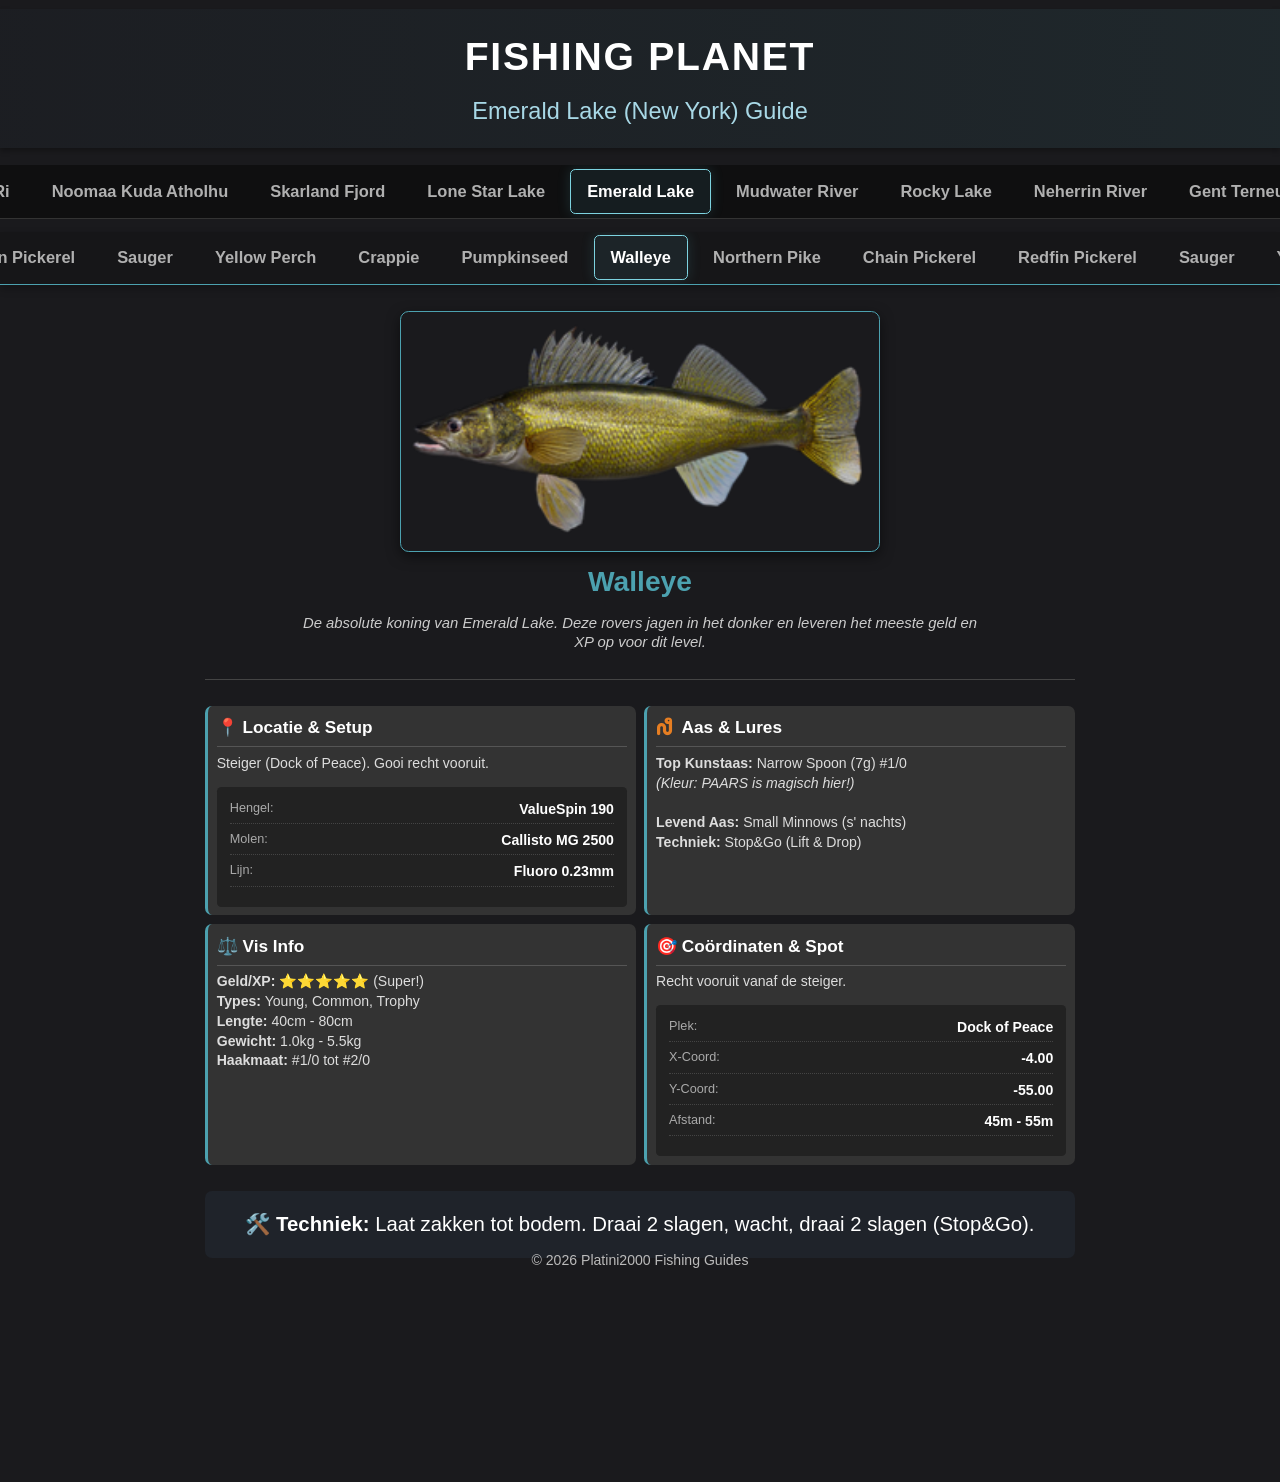
==== commit ae7aa6b5: "Add files via upload" ====
--- a/Emerald Lake/index.html
+++ b/Emerald Lake/index.html
@@ -27,6 +27,24 @@
         <a href="../Everglades/index.html">Everglades</a> 
         <a href="../Sander Baggersee/index.html">Sander Baggersee</a> 
         <a href="../White Moose Lake/index.html">White Moose Lake</a>
+        <a href="../Quanchkin Lake/index.html">Quanchkin Lake</a>
+        <a href="../Saint-Croix Lake/index.html">Saint-Croix Lake</a>
+        <a href="../San Joaquin Delta/index.html">San Joaquin Delta</a>
+        <a href="../Creuse River/index.html">Creuse River</a>
+        <a href="../Dnipro River/index.html">Dnipro River</a>
+        <a href="../Selenge River/index.html">Selenge River</a>
+        <a href="../Tiber River/index.html">Tiber River</a>
+        <a href="../Weeping Willow/index.html">Weeping Willow</a>
+        <a href="../Lesni Vila/index.html">Lesni Vila</a>
+        <a href="../Kaniq Creek/index.html">Kaniq Creek</a>
+        <a href="../Blue Crab Island/index.html">Blue Crab Island</a>
+        <a href="../Maku-Maku Lake/index.html">Maku-Maku Lake</a>
+        <a href="../Marron River/index.html">Marron River</a>
+        <a href="../Amazonian Maze/index.html">Amazonian Maze</a>
+        <a href="../Congo River/index.html">Congo River</a>
+        <a href="../Kaiji No Ri/index.html">Kaiji No Ri</a>
+        <a href="../Noomaa Kuda Atholhu/index.html">Noomaa Kuda Atholhu</a>
+        <a href="../Skarland Fjord/index.html">Skarland Fjord</a>
    </nav>
 
     <!-- 2. DE VIS BALK (ONDER) - Wordt gevuld door Javascript -->
--- a/style.css
+++ b/style.css
@@ -133,17 +133,22 @@
     padding-bottom: 20px;
 }
 
+.img-holder {
+    height: 150px;
+    overflow: hidden;
+    display: flex;
+    align-items: center;
+    justify-content: center;
+}
+
 .fish-img-uniform {
-    width: 100%;
-    max-width: 600px;
-    height: 150px; 
-    object-fit: cover; 
+    width: 55%;          /* 👈 kleiner dan kolom */
+    height: 110%;
+    object-fit: contain; 
     border-radius: 10px;
     border: 2px solid #4ca1af; 
-    margin-bottom: 10px;     
     box-shadow: 0 5px 15px rgba(0,0,0,0.5);
     object-position: center 55%; 
-    margin-top: 20px; 
     background-color: #1a1a1d; 
 }
 
